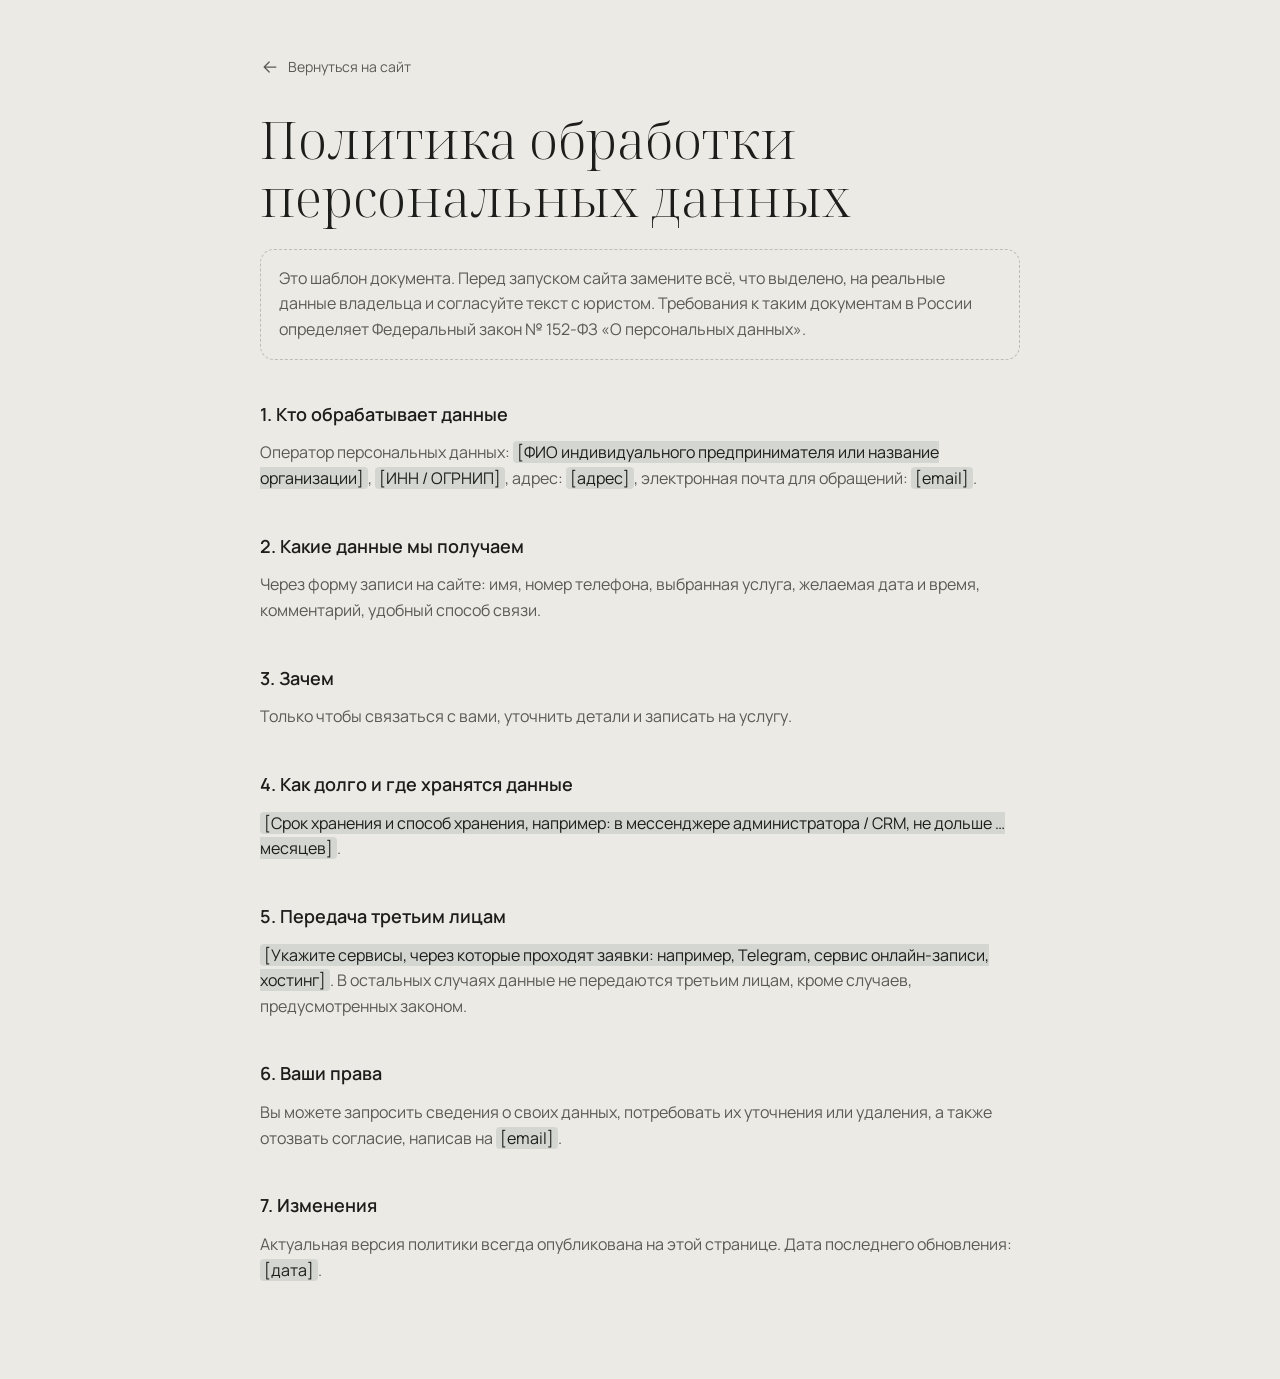
==== privacy.html @ 96159d7a "Remove the scroll hint icon from the hero Co-Authored-By: Claude Opus 5.5 <noreply@anthropic.com>" ====
<!doctype html>
<html lang="ru">
<head>
  <meta charset="utf-8">
  <meta name="viewport" content="width=device-width, initial-scale=1">
  <title>Политика обработки персональных данных</title>
  <meta name="robots" content="noindex">
  <link rel="icon" href="favicon.svg" type="image/svg+xml">
  <link rel="preload" href="assets/fonts/noto-serif-display-cyrillic.woff2" as="font" type="font/woff2" crossorigin>
  <link rel="preload" href="assets/fonts/manrope-cyrillic.woff2" as="font" type="font/woff2" crossorigin>
  <link rel="stylesheet" href="assets/css/fonts.css?v=20261025-3">
  <link rel="stylesheet" href="assets/css/styles.css?v=20261025-3">
  <style>
    .doc { padding: 56px 0 96px; }
    .doc .container { max-width: 760px; }
    .doc h1 { font-family: var(--serif); font-weight: 300; font-size: clamp(2rem, 1.4rem + 2.4vw, 3.25rem); line-height: 1.1; }
    .doc h2 { margin-top: 40px; font-size: 1.125rem; font-weight: 600; }
    .doc p, .doc li { margin-top: 12px; color: var(--ink-2); }
    .doc ul { padding-left: 1.2em; list-style: disc; }
    .doc mark { background: color-mix(in oklab, var(--accent) 14%, transparent); color: var(--ink); padding: 0 4px; border-radius: 4px; }
    .doc .notice { margin-top: 24px; padding: 16px 18px; border: 1px dashed var(--line-strong); border-radius: var(--radius-sm); }
    .back { display: inline-flex; align-items: center; gap: 8px; margin-bottom: 32px; text-decoration: none; font-size: 0.875rem; color: var(--ink-2); }
  </style>
</head>
<body>
  <main class="doc">
    <div class="container">
      <a class="back" href="index.html"><svg class="icon" viewBox="0 0 24 24" aria-hidden="true"><path d="M19 12H5M11 6l-6 6 6 6"/></svg>Вернуться на сайт</a>
      <h1>Политика обработки персональных данных</h1>
      <p class="notice">Это шаблон документа. Перед запуском сайта замените всё, что выделено, на реальные данные владельца и согласуйте текст с юристом. Требования к таким документам в России определяет Федеральный закон № 152-ФЗ «О персональных данных».</p>

      <h2>1. Кто обрабатывает данные</h2>
      <p>Оператор персональных данных: <mark>[ФИО индивидуального предпринимателя или название организации]</mark>, <mark>[ИНН / ОГРНИП]</mark>, адрес: <mark>[адрес]</mark>, электронная почта для обращений: <mark>[email]</mark>.</p>

      <h2>2. Какие данные мы получаем</h2>
      <p>Через форму записи на сайте: имя, номер телефона, выбранная услуга, желаемая дата и время, комментарий, удобный способ связи.</p>

      <h2>3. Зачем</h2>
      <p>Только чтобы связаться с вами, уточнить детали и записать на услугу.</p>

      <h2>4. Как долго и где хранятся данные</h2>
      <p><mark>[Срок хранения и способ хранения, например: в мессенджере администратора / CRM, не дольше … месяцев]</mark>.</p>

      <h2>5. Передача третьим лицам</h2>
      <p><mark>[Укажите сервисы, через которые проходят заявки: например, Telegram, сервис онлайн-записи, хостинг]</mark>. В остальных случаях данные не передаются третьим лицам, кроме случаев, предусмотренных законом.</p>

      <h2>6. Ваши права</h2>
      <p>Вы можете запросить сведения о своих данных, потребовать их уточнения или удаления, а также отозвать согласие, написав на <mark>[email]</mark>.</p>

      <h2>7. Изменения</h2>
      <p>Актуальная версия политики всегда опубликована на этой странице. Дата последнего обновления: <mark>[дата]</mark>.</p>
    </div>
  </main>
</body>
</html>
---- assets/css/fonts.css ----
/* Шрифты хранятся в папке сайта, чтобы не зависеть от Google Fonts.
   Manrope и Noto Serif Display распространяются по лицензии SIL Open Font License 1.1. */

/* cyrillic-ext */
@font-face {
  font-family: "Manrope";
  font-style: normal;
  font-weight: 400 600;
  font-display: swap;
  src: url("../fonts/manrope-cyrillic-ext.woff2") format("woff2");
  unicode-range: U+0460-052F, U+1C80-1C8A, U+20B4, U+2DE0-2DFF, U+A640-A69F, U+FE2E-FE2F;
}

/* cyrillic */
@font-face {
  font-family: "Manrope";
  font-style: normal;
  font-weight: 400 600;
  font-display: swap;
  src: url("../fonts/manrope-cyrillic.woff2") format("woff2");
  unicode-range: U+0301, U+0400-045F, U+0490-0491, U+04B0-04B1, U+2116;
}

/* latin */
@font-face {
  font-family: "Manrope";
  font-style: normal;
  font-weight: 400 600;
  font-display: swap;
  src: url("../fonts/manrope-latin.woff2") format("woff2");
  unicode-range: U+0000-00FF, U+0131, U+0152-0153, U+02BB-02BC, U+02C6, U+02DA, U+02DC, U+0304, U+0308, U+0329, U+2000-206F, U+20AC, U+2122, U+2191, U+2193, U+2212, U+2215, U+FEFF, U+FFFD;
}

/* cyrillic */
@font-face {
  font-family: "Noto Serif Display";
  font-style: normal;
  font-weight: 200 400;
  font-display: swap;
  src: url("../fonts/noto-serif-display-cyrillic.woff2") format("woff2");
  unicode-range: U+0301, U+0400-045F, U+0490-0491, U+04B0-04B1, U+2116;
}

/* latin */
@font-face {
  font-family: "Noto Serif Display";
  font-style: normal;
  font-weight: 200 400;
  font-display: swap;
  src: url("../fonts/noto-serif-display-latin.woff2") format("woff2");
  unicode-range: U+0000-00FF, U+0131, U+0152-0153, U+02BB-02BC, U+02C6, U+02DA, U+02DC, U+0304, U+0308, U+0329, U+2000-206F, U+20AC, U+2122, U+2191, U+2193, U+2212, U+2215, U+FEFF, U+FFFD;
}
---- assets/css/styles.css ----
/* ---------- Tokens ---------- */
:root {
  --accent: #3f5d5a; /* перезаписывается из config.js */
  --accent-ink: #ffffff;

  --bg: color-mix(in oklab, var(--accent) 5%, #f5f2ec);
  --surface: #fcfbf8;
  --frame: color-mix(in oklab, var(--accent) 12%, #efebe4);
  --accent-deep: color-mix(in oklab, var(--accent) 72%, #0d0d0c);
  --ink: #1d1d1b;
  --ink-2: #5d5a54;
  --ink-3: #69655e;
  --line: rgba(29, 29, 27, 0.12);
  --line-strong: rgba(29, 29, 27, 0.22);

  --serif: "Noto Serif Display", "Times New Roman", serif;
  --sans: "Manrope", system-ui, -apple-system, "Segoe UI", sans-serif;

  --radius-lg: 28px;
  --radius-md: 20px;
  --radius-sm: 14px;

  --gutter: 16px;
  --container: 1320px;
  --header-h: 68px;
  --section-gap: clamp(88px, 7vw + 48px, 160px);

  --ease-out: cubic-bezier(0.16, 1, 0.3, 1);
  --shadow-soft: 0 18px 50px -24px rgba(29, 29, 27, 0.28);
}

@media (min-width: 720px) {
  :root { --gutter: 24px; --header-h: 76px; }
}

/* ---------- Base ---------- */
*, *::before, *::after { box-sizing: border-box; }

html {
  scroll-behavior: smooth;
  scroll-padding-top: calc(var(--header-h) + 12px);
  -webkit-text-size-adjust: 100%;
}

body {
  margin: 0;
  background: var(--bg);
  color: var(--ink);
  font-family: var(--sans);
  font-size: 1rem;
  line-height: 1.6;
  -webkit-font-smoothing: antialiased;
  overflow-x: hidden;
}

img { display: block; max-width: 100%; }
a { color: inherit; text-underline-offset: 0.2em; text-decoration-thickness: 1px; }
button, input, select, textarea { font: inherit; color: inherit; }
ul { margin: 0; padding: 0; list-style: none; }
h1, h2, h3, p, figure, dl, dd { margin: 0; }

::selection { background: var(--accent); color: var(--accent-ink); }

:focus-visible {
  outline: 2px solid var(--accent);
  outline-offset: 3px;
  border-radius: 6px;
}

html { scrollbar-color: var(--ink-3) var(--bg); }

.sprite { display: none; }

.icon {
  width: 20px;
  height: 20px;
  flex: none;
  fill: none;
  stroke: currentColor;
  stroke-width: 1.5;
  stroke-linecap: round;
  stroke-linejoin: round;
}

.visually-hidden {
  position: absolute !important;
  width: 1px; height: 1px;
  overflow: hidden;
  clip: rect(0 0 0 0);
  white-space: nowrap;
}

.skip-link {
  position: absolute;
  left: 12px;
  top: -60px;
  z-index: 100;
  padding: 10px 16px;
  background: var(--ink);
  color: var(--bg);
  border-radius: 999px;
  text-decoration: none;
}
.skip-link:focus { top: 12px; }

.container {
  width: min(100% - var(--gutter) * 2, var(--container));
  margin-inline: auto;
}

[hidden] { display: none !important; }

/* Пока страница настраивается (цвет и тексты из config.js и ссылки), цвета меняются без плавного перехода. */
.is-booting *, .is-booting *::before, .is-booting *::after { transition: none !important; }

/* ---------- Buttons ---------- */
.btn {
  display: inline-flex;
  align-items: center;
  justify-content: center;
  gap: 14px;
  min-height: 52px;
  padding: 6px 6px 6px 24px;
  border: 1px solid transparent;
  border-radius: 999px;
  font-size: 0.9375rem;
  font-weight: 500;
  letter-spacing: 0.01em;
  text-decoration: none;
  cursor: pointer;
  transition: background-color 0.3s var(--ease-out), color 0.3s var(--ease-out), border-color 0.3s var(--ease-out);
}

.btn__chip {
  display: grid;
  place-items: center;
  width: 40px;
  height: 40px;
  border-radius: 50%;
  transition: transform 0.45s var(--ease-out);
}
.btn__chip--lg { width: 48px; height: 48px; }
.btn:hover .btn__chip, .quickbook__submit:hover .btn__chip { transform: translateX(3px) rotate(-45deg); }

.btn--dark { background: var(--accent); color: var(--accent-ink); }
.btn--dark .btn__chip { background: var(--accent-ink); color: var(--accent); }
.btn--dark:hover { background: var(--accent-deep); }

.btn--light { background: #fff; color: var(--ink); }
.btn--light .btn__chip { background: var(--accent); color: var(--accent-ink); }
.btn--light:hover { background: var(--bg); }

.btn--ghost {
  padding: 6px 24px;
  color: #fff;
  border-color: rgba(255, 255, 255, 0.55);
}
.btn--ghost:hover { background: rgba(255, 255, 255, 0.14); border-color: #fff; }

.btn--sm { min-height: 44px; padding: 4px 4px 4px 18px; font-size: 0.875rem; gap: 10px; }
.btn--sm .btn__chip { width: 36px; height: 36px; }
.btn--sm .icon { width: 18px; height: 18px; }
.btn--block { width: 100%; justify-content: space-between; }

.round-btn {
  display: grid;
  place-items: center;
  width: 52px;
  height: 52px;
  border: 1px solid var(--line-strong);
  border-radius: 50%;
  background: transparent;
  color: var(--ink);
  cursor: pointer;
  transition: background-color 0.3s var(--ease-out), color 0.3s var(--ease-out), opacity 0.3s;
}
.round-btn:hover:not(:disabled) { background: var(--ink); color: var(--bg); border-color: var(--ink); }
.round-btn:disabled { opacity: 0.35; cursor: default; }

/* ---------- Header ---------- */
.site-header {
  position: sticky;
  top: 0;
  z-index: 50;
  background: var(--bg);
  transition: box-shadow 0.3s;
}
.site-header.is-scrolled { box-shadow: 0 1px 0 var(--line); }

.site-header__inner {
  display: flex;
  align-items: center;
  gap: 24px;
  height: var(--header-h);
  padding-inline: var(--gutter);
  max-width: 1680px;
  margin-inline: auto;
}

.logo {
  display: inline-flex;
  align-items: center;
  font-family: var(--serif);
  font-weight: 400;
  font-size: 1.25rem;
  letter-spacing: 0.02em;
  text-decoration: none;
  white-space: nowrap;
  margin-right: auto;
}
.logo img { height: 36px; width: auto; }

.nav { display: none; }
.nav__list { display: flex; gap: 32px; }
.nav__list a {
  font-size: 0.875rem;
  text-decoration: none;
  color: var(--ink-2);
  transition: color 0.2s;
}
.nav__list a:hover { color: var(--ink); }

.site-header__cta { display: none; }

.menu-toggle {
  display: grid;
  place-items: center;
  width: 44px;
  height: 44px;
  border: 0;
  border-radius: 50%;
  background: var(--accent);
  color: var(--accent-ink);
  cursor: pointer;
}

.mobile-menu {
  position: fixed;
  inset: var(--menu-top, var(--header-h)) 0 0 0;
  padding: 24px var(--gutter) calc(24px + env(safe-area-inset-bottom));
  background: var(--bg);
  display: flex;
  flex-direction: column;
  justify-content: space-between;
  overflow-y: auto;
}
.mobile-menu__list li { border-bottom: 1px solid var(--line); }
.mobile-menu__list a {
  display: block;
  padding: 16px 0;
  font-family: var(--serif);
  font-weight: 300;
  font-size: 2rem;
  line-height: 1.2;
  text-decoration: none;
}
.js .mobile-menu:not([hidden]) { animation: menu-in 0.45s var(--ease-out); }
@keyframes menu-in { from { opacity: 0; transform: translateY(-8px); } }

@media (min-width: 1024px) {
  .site-header__inner { display: grid; grid-template-columns: 1fr auto 1fr; }
  .logo { justify-self: start; margin-right: 0; }
  .nav { display: block; }
  .site-header__cta { display: inline-flex; justify-self: end; }
  .menu-toggle, .mobile-menu { display: none !important; }
}

/* ---------- Hero ---------- */
.hero { padding: 0 8px; }

.hero__card {
  position: relative;
  isolation: isolate;
  overflow: hidden;
  display: grid;
  grid-template-rows: auto 1fr auto;
  min-height: max(560px, calc(100svh - var(--header-h) - var(--demo-h, 0px) - 64px));
  max-width: 1680px;
  margin-inline: auto;
  border-radius: var(--radius-lg);
  color: #fff;
  background: #6f6b66;
}

/* Обёртка фото вынесена из сетки карточки, иначе она занимает строку и сдвигает название. */
.hero picture { position: absolute; inset: 0; z-index: -2; }

.hero__img {
  position: absolute;
  inset: 0;
  z-index: -2;
  width: 100%;
  height: 100%;
  object-fit: cover;
  object-position: 50% 40%;
}

.hero__shade {
  position: absolute;
  inset: 0;
  z-index: -1;
  background:
    radial-gradient(80% 75% at 100% 26%, rgba(22, 22, 20, 0.78), rgba(22, 22, 20, 0.35) 55%, transparent 80%),
    radial-gradient(70% 60% at 0% 85%, rgba(22, 22, 20, 0.55), transparent 72%),
    linear-gradient(180deg, rgba(22, 22, 20, 0.5) 0%, rgba(22, 22, 20, 0.12) 34%, rgba(22, 22, 20, 0.08) 50%, rgba(22, 22, 20, 0.66) 100%);
}
/* Лёгкий тон акцента поверх фото: снимок «окрашивается» в цвет студии. */
.hero__shade::after {
  content: "";
  position: absolute;
  inset: 0;
  background: linear-gradient(200deg, color-mix(in oklab, var(--accent-deep) 35%, transparent) 0%, transparent 45%, color-mix(in oklab, var(--accent-deep) 62%, transparent) 100%);
  mix-blend-mode: multiply;
}

.hero__wordmark {
  padding: 18px 16px 0;
  font-family: var(--serif);
  font-weight: 200;
  font-size: 15vw;
  line-height: 0.88;
  letter-spacing: -0.02em;
  text-transform: uppercase;
  white-space: nowrap;
}
.hero__wordmark .w { display: block; }

.hero__aside {
  align-self: start;
  padding: 20px 16px 0;
  max-width: 340px;
}
.hero__label {
  font-size: 0.9375rem;
  font-weight: 600;
}
.hero__subtitle {
  margin-top: 2px;
  font-size: 0.9375rem;
  line-height: 1.5;
  color: rgba(255, 255, 255, 0.92);
}
.hero__tags {
  display: none;
  flex-wrap: wrap;
  gap: 6px;
  margin-top: 16px;
}
.hero__tags li {
  padding: 4px 12px;
  background: color-mix(in oklab, var(--accent-deep) 70%, transparent);
  border: 1px solid rgba(255, 255, 255, 0.5);
  border-radius: 999px;
  font-size: 0.75rem;
}

.hero__main { padding: 0 16px 24px; }
.hero__title {
  font-family: var(--serif);
  font-weight: 300;
  font-size: clamp(2.1rem, 1.3rem + 3.4vw, 4.5rem);
  line-height: 1.02;
  letter-spacing: -0.01em;
  text-transform: uppercase;
  text-wrap: balance;
}
.hero__actions {
  display: flex;
  flex-wrap: wrap;
  gap: 10px;
  margin-top: 24px;
}

.photo-credit {
  position: absolute;
  top: 14px;
  right: 14px;
  padding: 4px 10px;
  border-radius: 999px;
  background: rgba(22, 22, 20, 0.62);
  color: #fff;
  font-size: 0.6875rem;
  text-decoration: none;
  letter-spacing: 0.02em;
}
.photo-credit:hover { background: rgba(22, 22, 20, 0.8); }
.hero .photo-credit { top: auto; bottom: 14px; }

@media (max-width: 719px) {
  .hero__main { padding-bottom: 56px; }
  .hero .photo-credit { left: 16px; right: auto; }
  .hero__shade {
    background: linear-gradient(180deg, rgba(22, 22, 20, 0.66) 0%, rgba(22, 22, 20, 0.66) 50%, rgba(22, 22, 20, 0.28) 62%, rgba(22, 22, 20, 0.72) 100%);
  }
}

@media (min-width: 720px) {
  .hero { padding: 0 var(--gutter); }
  .hero__wordmark { padding: 22px 28px 0; }
  .hero__aside { padding: 28px 28px 0; justify-self: end; max-width: 300px; }
  .hero__tags { display: flex; }
  .hero__main { padding: 0 28px 36px; }
  .hero__card { grid-template-rows: auto auto 1fr auto; }
  .hero__main { align-self: end; }
}

@media (min-width: 1024px) {
  .hero__card {
    grid-template-columns: 1fr auto;
    grid-template-rows: auto 1fr auto;
    min-height: max(600px, calc(100svh - var(--header-h) - var(--demo-h, 0px) - 116px));
  }
  .hero__wordmark { grid-column: 1 / -1; padding: 24px 36px 0; }
  .hero__aside { grid-column: 2; grid-row: 2; margin: 32px 40px 0 0; padding: 0; }
  .hero__main { grid-column: 1; grid-row: 3; padding: 0 40px 92px; }
  .hero .photo-credit { right: 24px; bottom: 68px; }
}

/* Quick booking bar */
.quickbook {
  position: relative;
  z-index: 2;
  display: grid;
  gap: 4px;
  max-width: 1180px;
  margin: 12px auto 0;
  padding: 8px;
  background: var(--surface);
  border: 1px solid var(--line);
  border-radius: var(--radius-md);
  box-shadow: var(--shadow-soft);
}

.quickbook__field {
  position: relative;
  display: flex;
  align-items: center;
  gap: 12px;
  min-height: 56px;
  padding: 0 14px;
  border-radius: var(--radius-sm);
  color: var(--ink);
  transition: background-color 0.2s;
}
.quickbook__field:hover { background: var(--bg); }
.quickbook__field .icon { color: var(--ink-2); }

.quickbook__field select,
.quickbook__field input {
  flex: 1;
  min-width: 0;
  height: 56px;
  border: 0;
  background: transparent;
  font-size: 0.9375rem;
  appearance: none;
  -webkit-appearance: none;
  cursor: pointer;
}
.quickbook__field select:focus-visible,
.quickbook__field input:focus-visible { outline: none; }
.quickbook__field:focus-within { background: var(--bg); box-shadow: inset 0 0 0 1.5px var(--accent); }

.quickbook__field input[type="date"]::-webkit-calendar-picker-indicator {
  position: absolute;
  inset: 0;
  width: auto;
  height: auto;
  opacity: 0;
  cursor: pointer;
}
.quickbook__field input[type="date"]:not(.has-value) { color: transparent; }
.quickbook__field input[type="date"]:not(.has-value):focus { color: var(--ink); }
.quickbook__hint {
  position: absolute;
  left: 46px;
  font-size: 0.9375rem;
  color: var(--ink);
  pointer-events: none;
}
.quickbook__field input.has-value ~ .quickbook__hint,
.quickbook__field input:focus ~ .quickbook__hint { display: none; }

.quickbook__submit {
  display: flex;
  align-items: center;
  justify-content: space-between;
  gap: 14px;
  min-height: 56px;
  padding: 4px 4px 4px 20px;
  border: 0;
  border-radius: 999px;
  background: var(--accent);
  color: var(--accent-ink);
  font-weight: 500;
  cursor: pointer;
  transition: background-color 0.3s var(--ease-out);
}
.quickbook__submit:hover { background: var(--accent-deep); }
.quickbook__submit .btn__chip { background: var(--accent-ink); color: var(--accent); }

@media (min-width: 720px) {
  .quickbook {
    grid-template-columns: 1.3fr 1fr 1fr auto;
    align-items: center;
    margin-top: 16px;
    padding: 10px 10px 10px 12px;
    border-radius: 999px;
  }
  .quickbook__field { border-radius: 999px; }
  .quickbook__field + .quickbook__field::before {
    content: "";
    position: absolute;
    left: -2px;
    top: 14px;
    bottom: 14px;
    width: 1px;
    background: var(--line);
  }
  .quickbook__submit-text { display: none; }
  .quickbook__submit { padding: 4px; }
}
@media (min-width: 1024px) {
  .quickbook { margin-top: -44px; }
  .quickbook__submit-text { display: inline; }
  .quickbook__submit { padding: 4px 4px 4px 22px; }
}

/* ---------- Sections ---------- */
.section { padding-top: var(--section-gap); }

.section-head {
  display: flex;
  align-items: flex-end;
  justify-content: space-between;
  gap: 24px;
  margin-bottom: clamp(32px, 3vw + 16px, 56px);
}

.section-title {
  font-family: var(--serif);
  font-weight: 300;
  font-size: clamp(2.1rem, 1.4rem + 2.6vw, 3.75rem);
  line-height: 1.06;
  letter-spacing: -0.015em;
  text-wrap: balance;
}
.section-lead {
  margin-top: 14px;
  max-width: 46ch;
  color: var(--ink-2);
  font-size: 1rem;
}

/* ---------- Services ---------- */
.carousel-nav { display: none; gap: 10px; flex: none; }
@media (min-width: 720px) { .carousel-nav:not([hidden]) { display: flex; } }

.services__viewport { overflow: hidden; }
.services__track {
  --peek: var(--gutter);
  display: grid;
  grid-auto-flow: column;
  grid-auto-columns: min(82%, 320px);
  gap: 14px;
  padding: 4px max(var(--gutter), (100% - var(--container)) / 2) 24px;
  overflow-x: auto;
  scroll-snap-type: x mandatory;
  scroll-padding-inline: max(var(--gutter), (100% - var(--container)) / 2);
  scrollbar-width: none;
  outline: none;
}
.services__track::-webkit-scrollbar { display: none; }
@media (min-width: 720px) { .services__track { grid-auto-columns: calc((min(100vw - var(--gutter) * 2, var(--container)) - 14px * 2) / 2.4); gap: 16px; } }
@media (min-width: 1024px) { .services__track { grid-auto-columns: calc((min(100vw - var(--gutter) * 2, var(--container)) - 16px * 3) / 4); } }

.service-card {
  scroll-snap-align: start;
  display: flex;
  flex-direction: column;
  padding: 10px;
  background: var(--surface);
  border: 1px solid var(--line);
  border-radius: var(--radius-md);
  transition: box-shadow 0.4s var(--ease-out), transform 0.4s var(--ease-out);
}
.service-card:hover { box-shadow: var(--shadow-soft); }

.service-card__media {
  position: relative;
  overflow: hidden;
  aspect-ratio: 4 / 3.2;
  border-radius: var(--radius-sm);
}
.service-card__media img {
  width: 100%;
  height: 100%;
  object-fit: cover;
  transition: transform 0.9s var(--ease-out);
}
.service-card:hover .service-card__media img { transform: scale(1.04); }

.service-card__tag {
  position: absolute;
  top: 10px;
  right: 10px;
  padding: 3px 10px;
  border-radius: 999px;
  background: var(--accent);
  color: var(--accent-ink);
  font-size: 0.75rem;
  font-weight: 500;
}

.service-card__body { flex: 1; padding: 18px 8px 0; }
.service-card__title {
  font-size: 1.25rem;
  font-weight: 500;
  line-height: 1.3;
  letter-spacing: -0.01em;
}
.service-card__text {
  margin-top: 8px;
  font-size: 0.875rem;
  line-height: 1.55;
  color: var(--ink-2);
}
.service-card__price { margin-top: 10px; font-weight: 600; }

.service-card__foot {
  display: flex;
  align-items: center;
  justify-content: space-between;
  margin: 18px 8px 0;
  padding: 14px 0 6px;
  border-top: 1px solid var(--line);
  font-size: 0.875rem;
  font-weight: 500;
  text-decoration: none;
}
.service-card__foot .icon { transition: transform 0.4s var(--ease-out); }
.service-card__foot:hover .icon { transform: translateX(4px); }

/* ---------- Photo placeholder (общая для услуг и галереи) ---------- */
.ph {
  position: relative;
  display: grid;
  place-items: center;
  align-content: center;
  gap: 10px;
  width: 100%;
  height: 100%;
  background:
    radial-gradient(120% 90% at 20% 0%, rgba(255, 255, 255, 0.65), transparent 60%),
    var(--frame);
  color: var(--ink-2);
  text-align: center;
}
.ph__icon {
  display: grid;
  place-items: center;
  width: 44px;
  height: 44px;
  border-radius: 50%;
  background: color-mix(in oklab, var(--surface) 80%, transparent);
  color: var(--accent);
}
.ph__text { font-size: 0.8125rem; }
.ph__ratio {
  position: absolute;
  top: 18px;
  right: 20px;
  font-size: 0.6875rem;
  letter-spacing: 0.06em;
  color: var(--ink-2);
}

/* ---------- About ---------- */
.about__grid {
  display: grid;
  gap: 40px;
}
.about__lead { max-width: 52ch; }

.features {
  display: grid;
  gap: 28px 32px;
  margin-top: 40px;
  padding-top: 32px;
  border-top: 1px solid var(--line);
}
.feature__icon {
  display: grid;
  place-items: center;
  width: 44px;
  height: 44px;
  border: 1px solid var(--line);
  border-radius: 50%;
  color: var(--accent);
}
.feature__title {
  margin-top: 14px;
  font-size: 1.0625rem;
  font-weight: 500;
  line-height: 1.35;
}
.feature__text {
  margin-top: 6px;
  font-size: 0.875rem;
  line-height: 1.55;
  color: var(--ink-2);
  max-width: 34ch;
}

.about__media {
  position: relative;
  overflow: hidden;
  border-radius: var(--radius-lg);
  aspect-ratio: 4 / 5;
  background: var(--frame);
}
.about__media img { width: 100%; height: 100%; object-fit: cover; }
.photo-credit--dark { top: 16px; left: 16px; right: auto; }

@media (min-width: 560px) {
  .features { grid-template-columns: 1fr 1fr; }
}
@media (min-width: 1024px) {
  .about__grid { grid-template-columns: 1.05fr 1fr; gap: 72px; align-items: center; }
  .about__media { aspect-ratio: 5 / 6; }
}

/* ---------- Gallery ---------- */
.gallery__grid {
  display: grid;
  grid-template-columns: repeat(2, 1fr);
  grid-auto-rows: clamp(150px, 40vw, 220px);
  grid-auto-flow: dense;
  gap: 10px;
}
.g-item { position: relative; border-radius: var(--radius-md); overflow: hidden; }
.g-item--feature { grid-column: span 2; grid-row: span 2; }
.g-item--tall { grid-row: span 2; }
.g-item--wide { grid-column: span 2; }
.g-item .ph { border-radius: inherit; }

.g-item__btn {
  display: block;
  width: 100%;
  height: 100%;
  padding: 0;
  border: 0;
  background: none;
  cursor: zoom-in;
}
.g-item__btn img {
  width: 100%;
  height: 100%;
  object-fit: cover;
  transition: transform 0.9s var(--ease-out);
}
.g-item__btn:hover img { transform: scale(1.04); }

.g-item__caption {
  position: absolute;
  left: 20px;
  bottom: 18px;
  font-size: 0.8125rem;
  font-weight: 500;
  color: var(--ink);
}
.g-item--photo .g-item__caption {
  left: 12px;
  bottom: 12px;
  padding: 3px 10px;
  border-radius: 999px;
  background: var(--surface);
}

@media (max-width: 719px) {
  .g-item--square .ph__text, .g-item--tall .ph__text { display: none; }
  .ph__ratio { top: 16px; right: 16px; }
}
@media (min-width: 720px) {
  .gallery__grid { gap: 14px; grid-auto-rows: clamp(160px, 22vw, 240px); }
}
@media (min-width: 1024px) {
  .gallery__grid { grid-template-columns: repeat(4, 1fr); gap: 16px; grid-auto-rows: clamp(180px, 15.5vw, 240px); }
}

/* Lightbox */
.lightbox {
  width: 100%;
  height: 100%;
  max-width: none;
  max-height: none;
  margin: 0;
  padding: 24px;
  border: 0;
  background: rgba(22, 22, 20, 0.92);
}
.lightbox[open] { display: grid; place-items: center; }
.lightbox::backdrop { background: transparent; }
.lightbox__frame img {
  max-width: min(100%, 1400px);
  max-height: calc(100dvh - 120px);
  border-radius: var(--radius-md);
  object-fit: contain;
}
.lightbox__close {
  position: absolute;
  top: 16px;
  right: 16px;
  color: #fff;
  border-color: rgba(255, 255, 255, 0.4);
}
.lightbox__close:hover:not(:disabled) { background: #fff; color: var(--ink); }
.js .lightbox[open] { animation: fade 0.35s var(--ease-out); }
@keyframes fade { from { opacity: 0; } }

/* ---------- Booking ---------- */
.booking__card {
  display: grid;
  gap: 36px;
  padding: 32px 20px 24px;
  border-radius: var(--radius-lg);
  background: var(--accent);
  color: var(--accent-ink);
}
.booking__lead {
  margin-top: 14px;
  max-width: 40ch;
  color: color-mix(in oklab, var(--accent-ink) 82%, var(--accent));
}
.booking__alt { margin-top: 28px; display: grid; gap: 12px; }
.booking__alt-title { font-size: 0.875rem; color: color-mix(in oklab, var(--accent-ink) 78%, var(--accent)); }
.booking__alt-links { display: flex; flex-wrap: wrap; gap: 8px; }
.alt-link {
  display: inline-flex;
  align-items: center;
  gap: 8px;
  min-height: 44px;
  padding: 0 16px;
  border: 1px solid color-mix(in oklab, var(--accent-ink) 40%, transparent);
  border-radius: 999px;
  font-size: 0.875rem;
  text-decoration: none;
  transition: background-color 0.25s;
}
.alt-link:hover { background: color-mix(in oklab, var(--accent-ink) 12%, transparent); }

.form__grid { display: grid; gap: 16px; }
.field { display: grid; gap: 8px; min-width: 0; border: 0; margin: 0; padding: 0; }
.field label, .field legend {
  padding: 0;
  font-size: 0.875rem;
  font-weight: 500;
}
.field legend { margin-bottom: 8px; }
.field__opt { font-weight: 400; color: color-mix(in oklab, var(--accent-ink) 72%, var(--accent)); }

.field input:not([type="checkbox"]):not([type="radio"]),
.field select,
.field textarea {
  width: 100%;
  min-height: 52px;
  padding: 13px 16px;
  border: 1.5px solid transparent;
  border-radius: var(--radius-sm);
  background: #fff;
  color: var(--ink);
  font-size: 1rem;
  transition: border-color 0.2s, box-shadow 0.2s;
}
.field textarea { resize: vertical; min-height: 96px; }
.field select {
  appearance: none;
  -webkit-appearance: none;
  padding-right: 44px;
  background-image: url("data:image/svg+xml,%3Csvg xmlns='http://www.w3.org/2000/svg' viewBox='0 0 24 24' fill='none' stroke='%231d1d1b' stroke-width='1.5' stroke-linecap='round' stroke-linejoin='round'%3E%3Cpath d='M7 10l5 5 5-5'/%3E%3C/svg%3E");
  background-repeat: no-repeat;
  background-position: right 14px center;
  background-size: 20px;
  cursor: pointer;
}
.field input::placeholder, .field textarea::placeholder { color: #77736c; }
.field input:focus-visible, .field select:focus-visible, .field textarea:focus-visible {
  outline: none;
  border-color: var(--ink);
  box-shadow: 0 0 0 4px color-mix(in oklab, var(--accent-ink) 30%, transparent);
}
.field.is-invalid input, .field.is-invalid select { border-color: #b3261e; }
.field__error {
  display: none;
  font-size: 0.8125rem;
  font-weight: 500;
  color: #fff;
}
.field.is-invalid .field__error {
  display: flex;
  align-items: center;
  gap: 6px;
}
.field.is-invalid .field__error::before {
  content: "";
  flex: none;
  width: 6px;
  height: 6px;
  border-radius: 50%;
  background: #ffb4ab;
}

.chips { display: flex; flex-wrap: wrap; gap: 8px; }
.chip input { position: absolute; opacity: 0; pointer-events: none; }
.chip span {
  display: inline-flex;
  align-items: center;
  min-height: 44px;
  padding: 0 18px;
  border: 1px solid color-mix(in oklab, var(--accent-ink) 45%, transparent);
  border-radius: 999px;
  font-size: 0.875rem;
  cursor: pointer;
  transition: background-color 0.2s, color 0.2s, border-color 0.2s;
}
.chip input:checked + span { background: #fff; color: var(--ink); border-color: #fff; }
.chip input:focus-visible + span { outline: 2px solid #fff; outline-offset: 3px; }

.consent {
  display: grid !important;
  grid-template-columns: 22px 1fr;
  gap: 12px;
  align-items: start;
  font-weight: 400 !important;
  font-size: 0.875rem !important;
  line-height: 1.5;
  cursor: pointer;
}
.consent input {
  width: 22px;
  height: 22px;
  margin: 0;
  accent-color: var(--ink);
  cursor: pointer;
}
.consent a { color: inherit; text-decoration: underline; }

.hp { position: absolute !important; left: -9999px; width: 1px; height: 1px; overflow: hidden; }

.btn--submit { margin-top: 24px; width: 100%; justify-content: space-between; min-height: 60px; padding-left: 28px; font-size: 1rem; }
.btn--submit:disabled { cursor: progress; opacity: 0.85; }
.btn--submit.is-loading .btn__chip .icon { display: none; }
.btn--submit.is-loading .btn__chip::after {
  content: "";
  width: 18px;
  height: 18px;
  border: 2px solid rgba(255, 255, 255, 0.35);
  border-top-color: #fff;
  border-radius: 50%;
  animation: spin 0.8s linear infinite;
}
@keyframes spin { to { transform: rotate(360deg); } }

.form__status:empty { display: none; }
.form__status {
  margin-top: 16px;
  padding: 16px 18px;
  border-radius: var(--radius-sm);
  background: #fff;
  color: var(--ink);
  font-size: 0.9375rem;
  line-height: 1.5;
}
.form__status strong { display: block; margin-bottom: 4px; font-weight: 600; }
.form__status p + p { margin-top: 6px; }
.form__status code { font-size: 0.85em; padding: 1px 5px; border-radius: 4px; background: var(--bg); }
.form__status--error strong { color: #b3261e; }
.form__status--success strong { color: var(--accent); }

@media (min-width: 720px) {
  .booking__card { padding: 48px; }
  .form__grid { grid-template-columns: 1fr 1fr; gap: 20px 16px; }
  .field--wide { grid-column: 1 / -1; }
  .btn--submit { width: auto; min-width: 280px; }
}
@media (min-width: 1024px) {
  .booking__card { grid-template-columns: 0.9fr 1.1fr; gap: 64px; padding: 64px; }
  .booking__intro { position: sticky; top: calc(var(--header-h) + 40px); align-self: start; }
}

/* ---------- Contacts ---------- */
.contacts__grid { display: grid; gap: 36px; }

.contact-list { margin-top: 32px; border-top: 1px solid var(--line); }
.contact-row {
  display: grid;
  grid-template-columns: 24px 1fr;
  gap: 4px 16px;
  padding: 18px 0;
  border-bottom: 1px solid var(--line);
}
.contact-row .icon { grid-row: span 2; margin-top: 2px; color: var(--accent); }
.contact-row dt { font-size: 0.8125rem; color: var(--ink-2); }
.contact-row dd { font-size: 1.0625rem; font-weight: 500; }
.contact-row dd a { text-decoration: none; }
.contact-row dd a:hover { text-decoration: underline; }
.contact-row--demo dd { color: var(--ink-3); font-weight: 400; }
.hours { display: grid; grid-template-columns: auto 1fr; gap: 2px 16px; font-variant-numeric: tabular-nums; }

.demo-note {
  display: inline-block;
  margin-left: 8px;
  padding: 1px 8px;
  border-radius: 999px;
  border: 1px dashed var(--line-strong);
  font-size: 0.6875rem;
  font-weight: 500;
  color: var(--ink-2);
  vertical-align: middle;
}

.contacts__actions { display: flex; flex-wrap: wrap; gap: 10px; margin-top: 28px; }
.btn--outline { padding: 6px 24px; border-color: var(--line-strong); color: var(--ink); }
.btn--outline:hover { background: var(--ink); color: var(--bg); border-color: var(--ink); }
.btn[aria-disabled="true"] { background: transparent; color: var(--ink-2); border: 1px dashed var(--line-strong); pointer-events: none; }

.contacts__map {
  position: relative;
  overflow: hidden;
  min-height: 320px;
  border-radius: var(--radius-lg);
  background: var(--frame);
}
.contacts__map iframe { position: absolute; inset: 0; width: 100%; height: 100%; border: 0; }
.contacts__map .ph { position: absolute; inset: 0; }

@media (min-width: 1024px) {
  .contacts__grid { grid-template-columns: 1fr 1.15fr; gap: 72px; align-items: stretch; }
  .contacts__map { min-height: 480px; }
}

/* ---------- Footer ---------- */
.site-footer {
  margin-top: var(--section-gap);
  padding: 56px 0 calc(28px + env(safe-area-inset-bottom));
  background: var(--accent-deep);
  color: var(--accent-ink);
  --footer-muted: color-mix(in oklab, var(--accent-ink) 74%, var(--accent-deep));
}
.footer__wordmark {
  font-family: var(--serif);
  font-weight: 300;
  font-size: clamp(1.75rem, 1.2rem + 2vw, 2.75rem);
  line-height: 1.1;
  letter-spacing: -0.01em;
}
.footer__row {
  display: grid;
  gap: 24px;
  margin-top: 40px;
  padding-top: 28px;
  border-top: 1px solid color-mix(in oklab, var(--accent-ink) 22%, transparent);
}
.footer__links { display: flex; flex-wrap: wrap; gap: 10px 28px; font-size: 0.9375rem; }
.footer__links a { text-decoration: none; color: var(--footer-muted); }
.footer__links a:hover { color: var(--accent-ink); }
.footer__contacts { display: grid; gap: 4px; font-size: 0.9375rem; color: var(--footer-muted); }
.footer__contacts a { text-decoration: none; }
.footer__contacts a:hover { color: var(--accent-ink); text-decoration: underline; }
.footer__bottom {
  display: flex;
  flex-wrap: wrap;
  justify-content: space-between;
  gap: 8px 24px;
  margin-top: 32px;
  font-size: 0.8125rem;
  color: var(--footer-muted);
}
.footer__bottom a { color: inherit; }

@media (min-width: 720px) {
  .footer__row { grid-template-columns: 1fr auto; align-items: start; }
  .footer__contacts { text-align: right; }
}

/* ---------- Demo bar ---------- */
.demo-bar {
  display: flex;
  flex-wrap: wrap;
  align-items: center;
  justify-content: center;
  gap: 2px 14px;
  min-height: 44px;
  padding: 4px var(--gutter);
  background: var(--ink);
  color: var(--bg);
  font-size: 0.75rem;
}
.demo-bar__badge { font-weight: 600; letter-spacing: 0.04em; white-space: nowrap; }
.demo-bar__text { display: none; color: rgba(245, 242, 236, 0.72); }
@media (min-width: 1024px) { .demo-bar__text { display: inline; } }

.demo-bar__colors {
  display: flex;
  margin: 0;
  padding: 0;
  border: 0;
}
.swatch {
  position: relative;
  display: grid;
  place-items: center;
  width: 32px;
  height: 36px;
  cursor: pointer;
}
.swatch input { position: absolute; opacity: 0; pointer-events: none; }
.swatch__dot {
  width: 20px;
  height: 20px;
  border-radius: 50%;
  box-shadow: inset 0 0 0 1px rgba(245, 242, 236, 0.35);
  transition: box-shadow 0.25s var(--ease-out), transform 0.25s var(--ease-out);
}
.swatch:hover .swatch__dot { transform: scale(1.1); }
.swatch input:checked + .swatch__dot { box-shadow: 0 0 0 2px var(--ink), 0 0 0 3.5px var(--bg); }
.swatch input:focus-visible + .swatch__dot { outline: 2px solid var(--bg); outline-offset: 4px; }
.demo-bar select {
  min-height: 36px;
  padding: 0 30px 0 12px;
  border: 0;
  border-radius: 999px;
  background: #33322f url("data:image/svg+xml,%3Csvg xmlns='http://www.w3.org/2000/svg' viewBox='0 0 24 24' fill='none' stroke='%23f5f2ec' stroke-width='1.5' stroke-linecap='round'%3E%3Cpath d='M7 10l5 5 5-5'/%3E%3C/svg%3E") no-repeat right 8px center / 16px;
  color: var(--bg);
  font-size: 0.75rem;
  appearance: none;
  -webkit-appearance: none;
  cursor: pointer;
}

/* ---------- Motion ---------- */
@media (prefers-reduced-motion: no-preference) {
  .js .reveal { opacity: 0; transform: translateY(24px); transition: opacity 0.9s var(--ease-out), transform 0.9s var(--ease-out); }
  .js .reveal.is-in { opacity: 1; transform: none; }

  .js .hero__img { animation: hero-img 1.8s var(--ease-out) both; }
  .js .hero__wordmark .w { animation: rise 1.3s var(--ease-out) both; clip-path: inset(0 0 0 0); }
  .js .hero__wordmark .w:nth-child(2) { animation-delay: 0.08s; }
  .js .hero__aside, .js .hero__main { animation: soft-in 1s 0.35s var(--ease-out) both; }
  .js .quickbook { animation: soft-in 1s 0.5s var(--ease-out) both; }

  .js .service-card.reveal:nth-child(2) { transition-delay: 0.06s; }
  .js .service-card.reveal:nth-child(3) { transition-delay: 0.12s; }
  .js .service-card.reveal:nth-child(4) { transition-delay: 0.18s; }
}
@keyframes hero-img { from { transform: scale(1.08); } }
@keyframes rise { from { transform: translateY(40%); opacity: 0; filter: blur(8px); } }
@keyframes soft-in { from { opacity: 0; transform: translateY(16px); } }

@media (prefers-reduced-motion: reduce) {
  html { scroll-behavior: auto; }
  *, *::before, *::after { transition-duration: 0.01ms !important; animation-duration: 0.01ms !important; }
}
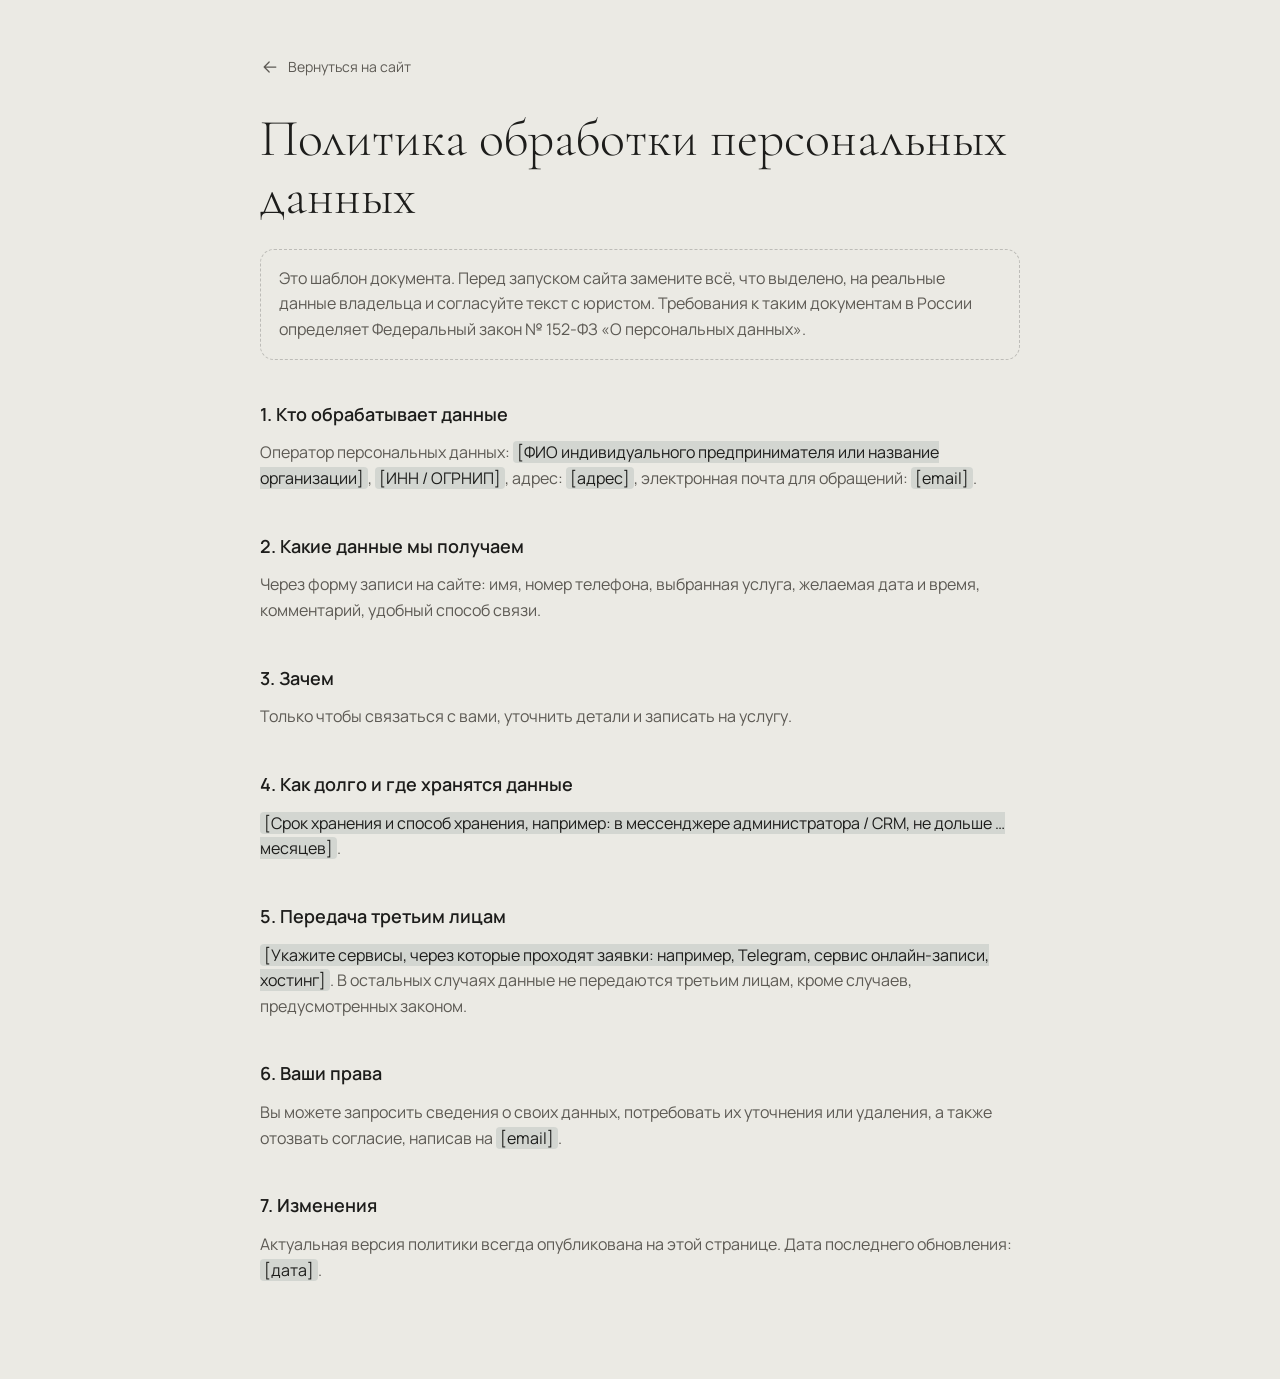
==== commit 1aee2b5d: "Switch display font to Cormorant Garamond and refine details - Self-host Cormorant Garamond (roman +" ====
--- a/privacy.html
+++ b/privacy.html
@@ -6,10 +6,10 @@
   <title>Политика обработки персональных данных</title>
   <meta name="robots" content="noindex">
   <link rel="icon" href="favicon.svg" type="image/svg+xml">
-  <link rel="preload" href="assets/fonts/noto-serif-display-cyrillic.woff2" as="font" type="font/woff2" crossorigin>
+  <link rel="preload" href="assets/fonts/cormorant-garamond-cyrillic.woff2" as="font" type="font/woff2" crossorigin>
   <link rel="preload" href="assets/fonts/manrope-cyrillic.woff2" as="font" type="font/woff2" crossorigin>
-  <link rel="stylesheet" href="assets/css/fonts.css?v=20261025-3">
-  <link rel="stylesheet" href="assets/css/styles.css?v=20261025-3">
+  <link rel="stylesheet" href="assets/css/fonts.css?v=20261028-1">
+  <link rel="stylesheet" href="assets/css/styles.css?v=20261028-1">
   <style>
     .doc { padding: 56px 0 96px; }
     .doc .container { max-width: 760px; }
--- a/assets/css/fonts.css
+++ b/assets/css/fonts.css
@@ -1,5 +1,5 @@
 /* Шрифты хранятся в папке сайта, чтобы не зависеть от Google Fonts.
-   Manrope и Noto Serif Display распространяются по лицензии SIL Open Font License 1.1. */
+   Manrope и Cormorant Garamond распространяются по лицензии SIL Open Font License 1.1. */
 
 /* cyrillic-ext */
 @font-face {
@@ -33,20 +33,40 @@
 
 /* cyrillic */
 @font-face {
-  font-family: "Noto Serif Display";
+  font-family: "Cormorant Garamond";
   font-style: normal;
-  font-weight: 200 400;
+  font-weight: 300 700;
   font-display: swap;
-  src: url("../fonts/noto-serif-display-cyrillic.woff2") format("woff2");
+  src: url("../fonts/cormorant-garamond-cyrillic.woff2") format("woff2");
   unicode-range: U+0301, U+0400-045F, U+0490-0491, U+04B0-04B1, U+2116;
 }
 
 /* latin */
 @font-face {
-  font-family: "Noto Serif Display";
+  font-family: "Cormorant Garamond";
   font-style: normal;
-  font-weight: 200 400;
+  font-weight: 300 700;
   font-display: swap;
-  src: url("../fonts/noto-serif-display-latin.woff2") format("woff2");
+  src: url("../fonts/cormorant-garamond-latin.woff2") format("woff2");
   unicode-range: U+0000-00FF, U+0131, U+0152-0153, U+02BB-02BC, U+02C6, U+02DA, U+02DC, U+0304, U+0308, U+0329, U+2000-206F, U+20AC, U+2122, U+2191, U+2193, U+2212, U+2215, U+FEFF, U+FFFD;
 }
+
+/* cyrillic italic */
+@font-face {
+  font-family: "Cormorant Garamond";
+  font-style: italic;
+  font-weight: 300 700;
+  font-display: swap;
+  src: url("../fonts/cormorant-garamond-italic-cyrillic.woff2") format("woff2");
+  unicode-range: U+0301, U+0400-045F, U+0490-0491, U+04B0-04B1, U+2116;
+}
+
+/* latin italic */
+@font-face {
+  font-family: "Cormorant Garamond";
+  font-style: italic;
+  font-weight: 300 700;
+  font-display: swap;
+  src: url("../fonts/cormorant-garamond-italic-latin.woff2") format("woff2");
+  unicode-range: U+0000-00FF, U+0131, U+0152-0153, U+02BB-02BC, U+02C6, U+02DA, U+02DC, U+0304, U+0308, U+0329, U+2000-206F, U+20AC, U+2122, U+2191, U+2193, U+2212, U+2215, U+FEFF, U+FFFD;
+}
--- a/assets/css/styles.css
+++ b/assets/css/styles.css
@@ -13,7 +13,7 @@
   --line: rgba(29, 29, 27, 0.12);
   --line-strong: rgba(29, 29, 27, 0.22);
 
-  --serif: "Noto Serif Display", "Times New Roman", serif;
+  --serif: "Cormorant Garamond", "Times New Roman", serif;
   --sans: "Manrope", system-ui, -apple-system, "Segoe UI", sans-serif;
 
   --radius-lg: 28px;
@@ -21,7 +21,7 @@
   --radius-sm: 14px;
 
   --gutter: 16px;
-  --container: 1320px;
+  --container: 1680px; /* одна ширина для шапки, первого экрана и всех разделов */
   --header-h: 68px;
   --section-gap: clamp(88px, 7vw + 48px, 160px);
 
@@ -31,6 +31,9 @@
 
 @media (min-width: 720px) {
   :root { --gutter: 24px; --header-h: 76px; }
+}
+@media (min-width: 1024px) {
+  :root { --gutter: 48px; }
 }
 
 /* ---------- Base ---------- */
@@ -192,8 +195,7 @@
   align-items: center;
   gap: 24px;
   height: var(--header-h);
-  padding-inline: var(--gutter);
-  max-width: 1680px;
+  width: min(100% - var(--gutter) * 2, var(--container));
   margin-inline: auto;
 }
 
@@ -201,9 +203,9 @@
   display: inline-flex;
   align-items: center;
   font-family: var(--serif);
-  font-weight: 400;
-  font-size: 1.25rem;
-  letter-spacing: 0.02em;
+  font-weight: 500;
+  font-size: 1.5rem;
+  letter-spacing: 0.01em;
   text-decoration: none;
   white-space: nowrap;
   margin-right: auto;
@@ -249,9 +251,9 @@
   display: block;
   padding: 16px 0;
   font-family: var(--serif);
-  font-weight: 300;
-  font-size: 2rem;
-  line-height: 1.2;
+  font-weight: 400;
+  font-size: 2.375rem;
+  line-height: 1.15;
   text-decoration: none;
 }
 .js .mobile-menu:not([hidden]) { animation: menu-in 0.45s var(--ease-out); }
@@ -275,7 +277,7 @@
   display: grid;
   grid-template-rows: auto 1fr auto;
   min-height: max(560px, calc(100svh - var(--header-h) - var(--demo-h, 0px) - 64px));
-  max-width: 1680px;
+  max-width: var(--container);
   margin-inline: auto;
   border-radius: var(--radius-lg);
   color: #fff;
@@ -316,10 +318,10 @@
 .hero__wordmark {
   padding: 18px 16px 0;
   font-family: var(--serif);
-  font-weight: 200;
+  font-weight: 300;
   font-size: 15vw;
-  line-height: 0.88;
-  letter-spacing: -0.02em;
+  line-height: 0.86;
+  letter-spacing: -0.01em;
   text-transform: uppercase;
   white-space: nowrap;
 }
@@ -357,10 +359,10 @@
 .hero__main { padding: 0 16px 24px; }
 .hero__title {
   font-family: var(--serif);
-  font-weight: 300;
-  font-size: clamp(2.1rem, 1.3rem + 3.4vw, 4.5rem);
-  line-height: 1.02;
-  letter-spacing: -0.01em;
+  font-weight: 400;
+  font-size: clamp(2.4rem, 1.5rem + 3.8vw, 5.25rem);
+  line-height: 0.98;
+  letter-spacing: -0.005em;
   text-transform: uppercase;
   text-wrap: balance;
 }
@@ -539,12 +541,19 @@
 
 .section-title {
   font-family: var(--serif);
+  font-weight: 400;
+  font-size: clamp(2.5rem, 1.6rem + 3vw, 4.5rem);
+  line-height: 1;
+  letter-spacing: -0.01em;
+  text-wrap: balance;
+}
+/* Курсивом выделяется вторая часть заголовка — «журнальный» акцент в цвете студии. */
+.section-title em {
+  font-style: italic;
   font-weight: 300;
-  font-size: clamp(2.1rem, 1.4rem + 2.6vw, 3.75rem);
-  line-height: 1.06;
-  letter-spacing: -0.015em;
-  text-wrap: balance;
-}
+  color: var(--accent);
+}
+.booking .section-title em { color: inherit; }
 .section-lead {
   margin-top: 14px;
   max-width: 46ch;
@@ -584,7 +593,7 @@
   border-radius: var(--radius-md);
   transition: box-shadow 0.4s var(--ease-out), transform 0.4s var(--ease-out);
 }
-.service-card:hover { box-shadow: var(--shadow-soft); }
+.service-card:hover { box-shadow: var(--shadow-soft); border-color: var(--line-strong); }
 
 .service-card__media {
   position: relative;
@@ -656,6 +665,15 @@
   color: var(--ink-2);
   text-align: center;
 }
+/* Тонкая пунктирная рамка: видно, что это задуманное место под фото, а не пустота. */
+.ph::before {
+  content: "";
+  position: absolute;
+  inset: 10px;
+  border: 1px dashed var(--line-strong);
+  border-radius: calc(var(--radius-sm) - 4px);
+  pointer-events: none;
+}
 .ph__icon {
   display: grid;
   place-items: center;
@@ -676,58 +694,105 @@
 }
 
 /* ---------- About ---------- */
+/* Фото с аркой сверху заходит на тонированную плашку с текстом. */
 .about__grid {
   display: grid;
-  gap: 40px;
-}
-.about__lead { max-width: 52ch; }
-
-.features {
-  display: grid;
-  gap: 28px 32px;
-  margin-top: 40px;
-  padding-top: 32px;
-  border-top: 1px solid var(--line);
-}
-.feature__icon {
-  display: grid;
-  place-items: center;
-  width: 44px;
-  height: 44px;
-  border: 1px solid var(--line);
-  border-radius: 50%;
-  color: var(--accent);
-}
-.feature__title {
-  margin-top: 14px;
-  font-size: 1.0625rem;
-  font-weight: 500;
-  line-height: 1.35;
-}
-.feature__text {
-  margin-top: 6px;
-  font-size: 0.875rem;
-  line-height: 1.55;
-  color: var(--ink-2);
-  max-width: 34ch;
-}
-
+  --panel: color-mix(in oklab, var(--accent) 7%, #f1ece5);
+}
 .about__media {
   position: relative;
+  z-index: 1;
   overflow: hidden;
+  width: min(88%, 520px);
+  aspect-ratio: 4 / 5;
+  /* полукруг сверху: горизонтальный радиус 50% ширины = 40% высоты при 4:5 */
+  border-radius: 50% 50% var(--radius-lg) var(--radius-lg) / 40% 40% var(--radius-lg) var(--radius-lg);
+  background: var(--frame);
+}
+.about__media img { width: 100%; height: 100%; object-fit: cover; }
+.about__media .photo-credit { top: auto; bottom: 16px; left: 16px; right: auto; }
+
+.about__panel {
+  margin-top: -72px;
+  padding: 104px 20px 28px;
   border-radius: var(--radius-lg);
-  aspect-ratio: 4 / 5;
-  background: var(--frame);
-}
-.about__media img { width: 100%; height: 100%; object-fit: cover; }
-.photo-credit--dark { top: 16px; left: 16px; right: auto; }
-
-@media (min-width: 560px) {
-  .features { grid-template-columns: 1fr 1fr; }
+  background: var(--panel);
+}
+.about__lead { max-width: 52ch; }
+
+/* Преимущества — раскрывающийся список: заголовок антиквой и кнопка «+», пояснение под ним. */
+.features {
+  margin-top: 32px;
+  border-top: 1px solid var(--line);
+}
+.feature { border-bottom: 1px solid var(--line); }
+.feature__head {
+  display: flex;
+  align-items: center;
+  justify-content: space-between;
+  gap: 16px;
+  padding: 18px 0;
+  list-style: none;
+  cursor: pointer;
+}
+.feature__head::-webkit-details-marker { display: none; }
+.feature__head:focus-visible { outline-offset: 4px; }
+.feature__title {
+  font-family: var(--serif);
+  font-weight: 400;
+  font-size: clamp(1.625rem, 1.3rem + 0.9vw, 2.125rem);
+  line-height: 1.15;
+  letter-spacing: -0.01em;
+  color: var(--ink-2);
+  transition: color 0.3s var(--ease-out);
+}
+.feature[open] .feature__title { color: var(--ink); }
+.feature__head:hover .feature__title { color: var(--accent); }
+.feature__toggle {
+  position: relative;
+  flex: none;
+  width: 30px;
+  height: 30px;
+  border: 1px solid currentColor;
+  border-radius: 50%;
+  color: var(--ink-2);
+}
+.feature__toggle::before,
+.feature__toggle::after {
+  content: "";
+  position: absolute;
+  left: 50%;
+  top: 50%;
+  width: 11px;
+  height: 1px;
+  margin: -0.5px 0 0 -5.5px;
+  background: currentColor;
+  transition: transform 0.35s var(--ease-out);
+}
+.feature__toggle::after { transform: rotate(90deg); }
+.feature[open] .feature__toggle { color: var(--ink); }
+.feature[open] .feature__toggle::after { transform: rotate(0deg); }
+.feature__text {
+  padding-bottom: 20px;
+  font-size: 0.9375rem;
+  line-height: 1.6;
+  color: var(--ink-2);
+  max-width: 46ch;
+}
+
+@media (min-width: 720px) {
+  .about__panel { margin-top: -96px; padding: 136px 48px 44px; }
 }
 @media (min-width: 1024px) {
-  .about__grid { grid-template-columns: 1.05fr 1fr; gap: 72px; align-items: center; }
-  .about__media { aspect-ratio: 5 / 6; }
+  .about__grid { grid-template-columns: repeat(12, minmax(0, 1fr)); align-items: start; }
+  .about__media { grid-column: 1 / 6; grid-row: 1; width: 100%; }
+  .about__panel {
+    grid-column: 5 / 13;
+    grid-row: 1;
+    margin-top: clamp(72px, 7vw, 128px);
+    /* слева отступ на ширину колонки, которую перекрывает фото */
+    padding: 56px 64px 56px calc(12.5% + 56px);
+  }
 }
 
 /* ---------- Gallery ---------- */
@@ -1047,12 +1112,14 @@
   color: var(--accent-ink);
   --footer-muted: color-mix(in oklab, var(--accent-ink) 74%, var(--accent-deep));
 }
+/* Крупное название внизу — перекличка с первым экраном. */
 .footer__wordmark {
   font-family: var(--serif);
   font-weight: 300;
-  font-size: clamp(1.75rem, 1.2rem + 2vw, 2.75rem);
-  line-height: 1.1;
+  font-size: clamp(2.75rem, 1rem + 7.5vw, 8.5rem);
+  line-height: 0.95;
   letter-spacing: -0.01em;
+  overflow-wrap: anywhere;
 }
 .footer__row {
   display: grid;
